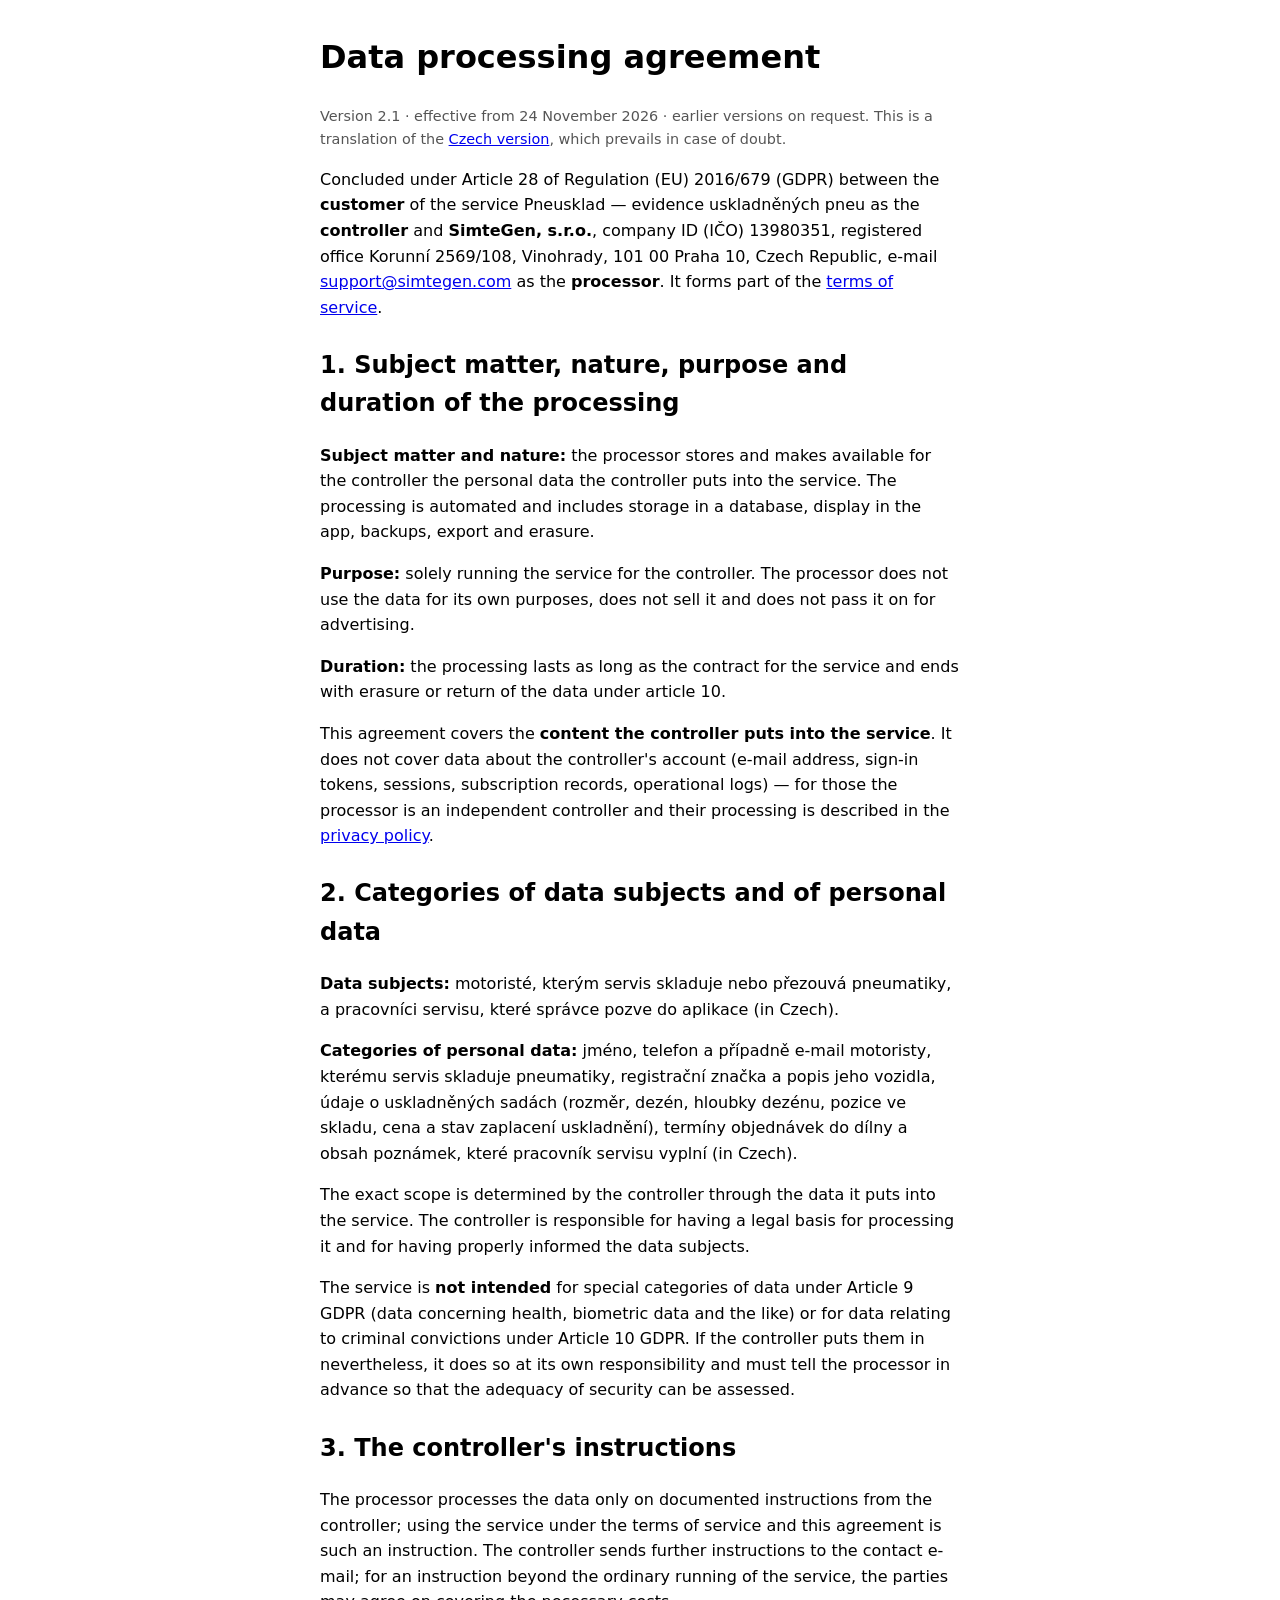
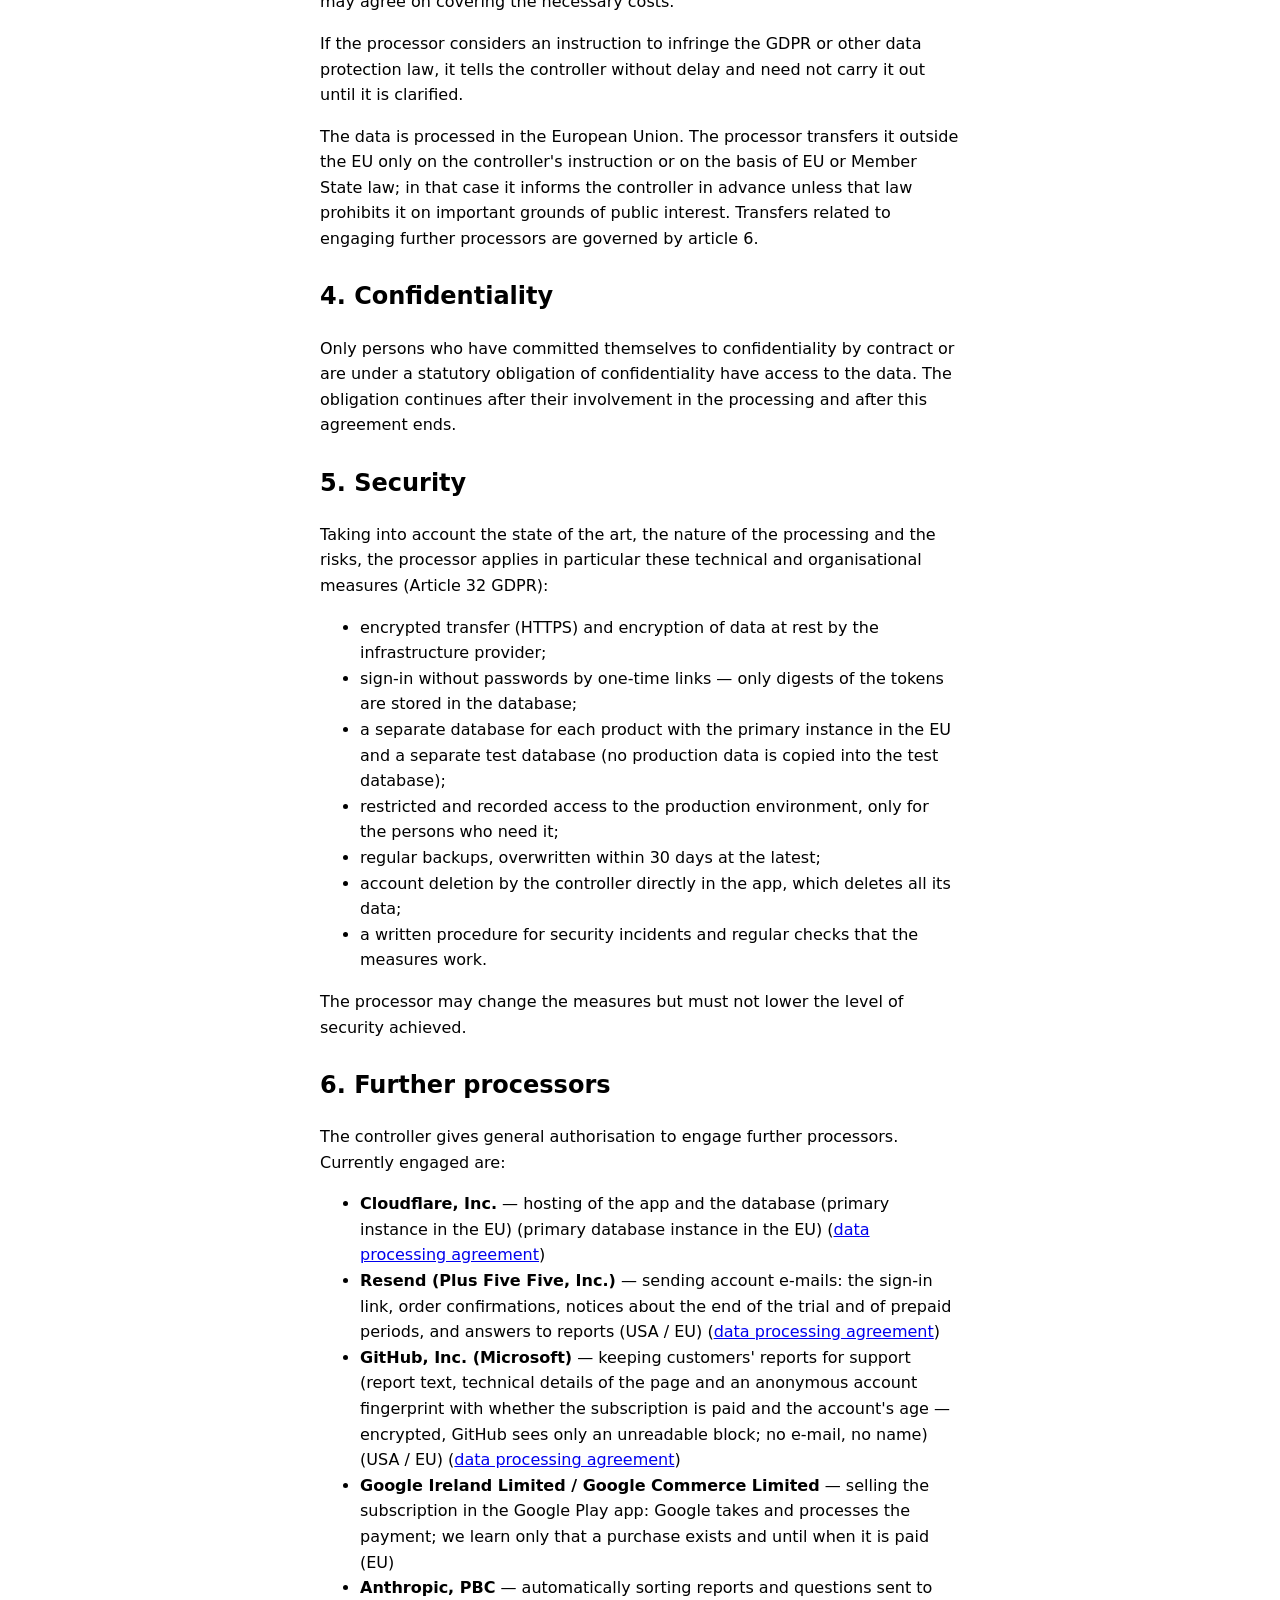
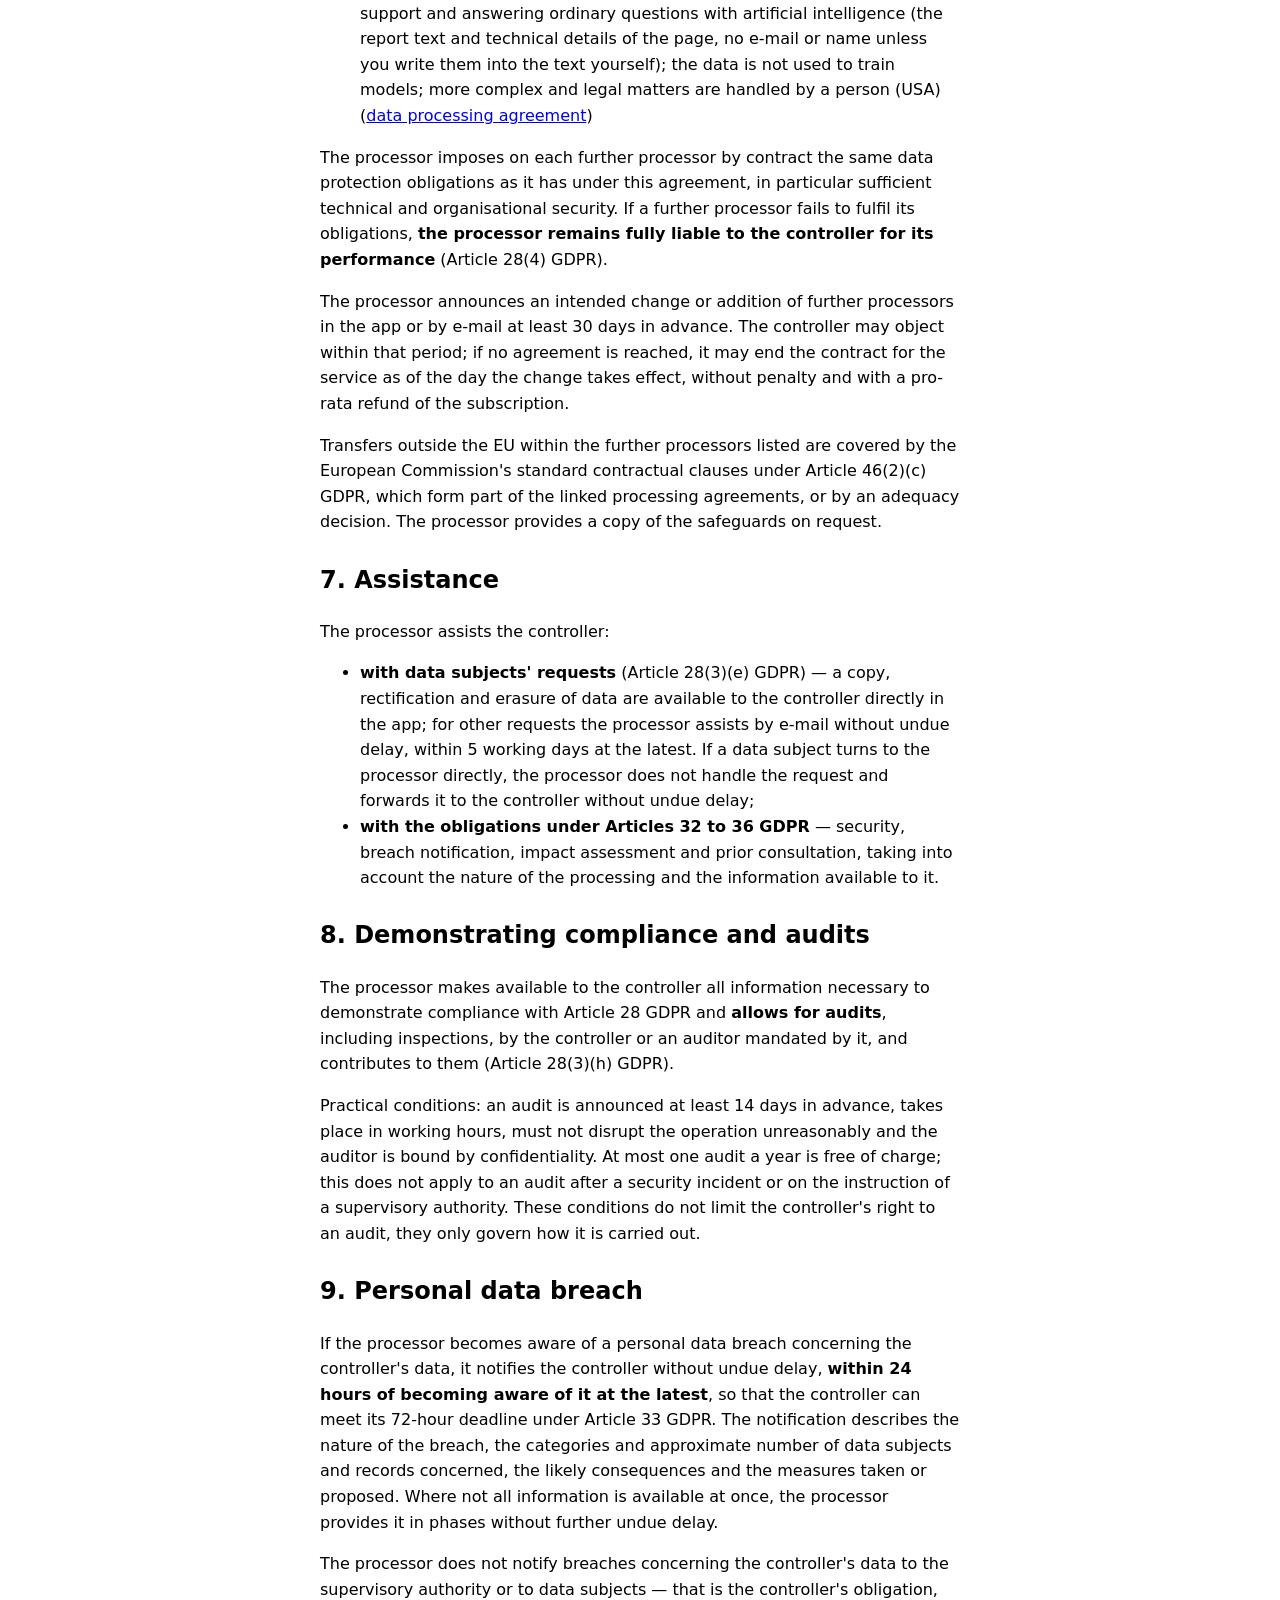
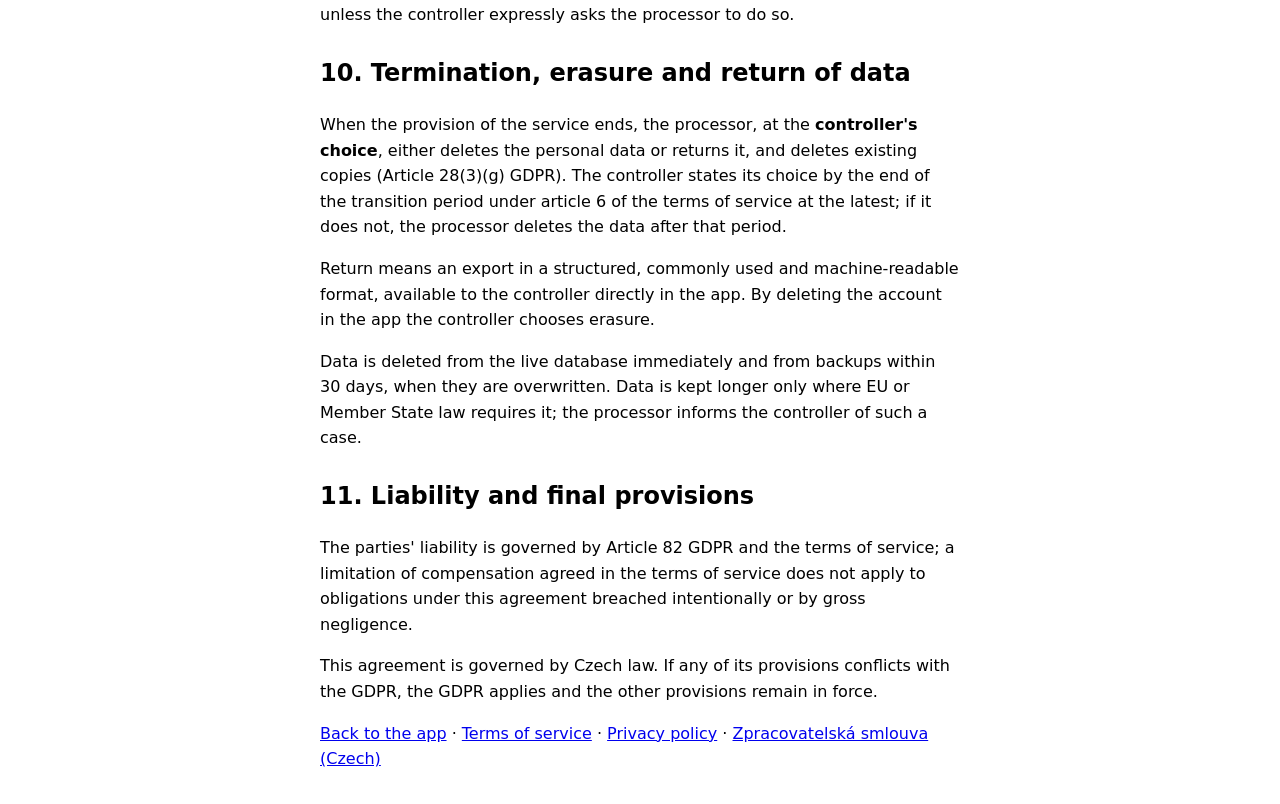
==== web/data-processing-agreement.html @ c3309f0c "šablona: obnovená infrastruktura" ====
<!doctype html>
<!-- GENEROVANÝ SOUBOR — neupravuj ručně. Zdroj: data-manifest.json, generátor: vykresli_zasady.py. -->
<html lang="en">
<head>
  <meta charset="utf-8">
  <meta name="viewport" content="width=device-width, initial-scale=1">
  <title>Data processing agreement — Pneusklad — evidence uskladněných pneu</title>
  <style>
    body { font-family: system-ui, sans-serif; max-width: 40rem; margin: 2rem auto; padding: 0 1rem; line-height: 1.6; }
    table { border-collapse: collapse; width: 100%; }
    th, td { text-align: left; padding: 0.4rem 0.6rem; border-bottom: 1px solid #ccc; vertical-align: top; }
    h2 { margin-top: 1.6rem; }
    .doplnit { background: #ffe8e8; border-bottom: 2px solid #c00; padding: 0 0.2rem; font-weight: 600; }
    .meta { font-size: 0.9rem; color: #555; }
    .spotrebitel { border-left: 3px solid #2b6cb0; background: #eef5fb; padding: 0.6rem 0.9rem; }
    .formular { border: 1px solid #999; padding: 1rem 1.2rem; }
  </style>
</head>
<body>
  <h1>Data processing agreement</h1>
  <p class="meta">Version 2.1 · effective from 24 November 2026 · earlier versions on request. This is a translation of the <a href="zpracovatelska-smlouva.html">Czech version</a>, which prevails in case of doubt.</p>

  <p>Concluded under Article 28 of Regulation (EU) 2016/679 (GDPR) between the <strong>customer</strong> of
  the service Pneusklad — evidence uskladněných pneu as the <strong>controller</strong> and <strong>SimteGen, s.r.o.</strong>, company ID (IČO) 13980351, registered office Korunní 2569/108, Vinohrady, 101 00 Praha 10, Czech Republic, e-mail <a href="mailto:support@simtegen.com">support@simtegen.com</a>
  as the <strong>processor</strong>. It forms part of the <a href="terms.html">terms of service</a>.</p>

  <h2>1. Subject matter, nature, purpose and duration of the processing</h2>
  <p><strong>Subject matter and nature:</strong> the processor stores and makes available for the controller
  the personal data the controller puts into the service. The processing is automated and includes storage
  in a database, display in the app, backups, export and erasure.</p>
  <p><strong>Purpose:</strong> solely running the service for the controller. The processor does not use the
  data for its own purposes, does not sell it and does not pass it on for advertising.</p>
  <p><strong>Duration:</strong> the processing lasts as long as the contract for the service and ends with
  erasure or return of the data under article 10.</p>
  <p>This agreement covers the <strong>content the controller puts into the service</strong>. It does not
  cover data about the controller's account (e-mail address, sign-in tokens, sessions, subscription records,
  operational logs) — for those the processor is an independent controller and their processing is described
  in the <a href="privacy.html">privacy policy</a>.</p>

  <h2>2. Categories of data subjects and of personal data</h2>
  <p><strong>Data subjects:</strong> motoristé, kterým servis skladuje nebo přezouvá pneumatiky, a pracovníci servisu, které správce pozve do aplikace (in Czech).</p>
  <p><strong>Categories of personal data:</strong> jméno, telefon a případně e-mail motoristy, kterému servis skladuje pneumatiky, registrační značka a popis jeho vozidla, údaje o uskladněných sadách (rozměr, dezén, hloubky dezénu, pozice ve skladu, cena a stav zaplacení uskladnění), termíny objednávek do dílny a obsah poznámek, které pracovník servisu vyplní (in Czech).</p>
  <p>The exact scope is determined by the controller through the data it puts into the service. The
  controller is responsible for having a legal basis for processing it and for having properly informed the
  data subjects.</p>
  <p>The service is <strong>not intended</strong> for special categories of data under Article 9 GDPR (data
  concerning health, biometric data and the like) or for data relating to criminal convictions under
  Article 10 GDPR. If the controller puts them in nevertheless, it does so at its own responsibility and
  must tell the processor in advance so that the adequacy of security can be assessed.</p>

  <h2>3. The controller's instructions</h2>
  <p>The processor processes the data only on documented instructions from the controller; using the service
  under the terms of service and this agreement is such an instruction. The controller sends further
  instructions to the contact e-mail; for an instruction beyond the ordinary running of the service, the
  parties may agree on covering the necessary costs.</p>
  <p>If the processor considers an instruction to infringe the GDPR or other data protection law, it tells the
  controller without delay and need not carry it out until it is clarified.</p>
  <p>The data is processed in the European Union. The processor transfers it outside the EU only on the
  controller's instruction or on the basis of EU or Member State law; in that case it informs the controller
  in advance unless that law prohibits it on important grounds of public interest. Transfers related to
  engaging further processors are governed by article 6.</p>

  <h2>4. Confidentiality</h2>
  <p>Only persons who have committed themselves to confidentiality by contract or are under a statutory
  obligation of confidentiality have access to the data. The obligation continues after their involvement
  in the processing and after this agreement ends.</p>

  <h2>5. Security</h2>
  <p>Taking into account the state of the art, the nature of the processing and the risks, the processor
  applies in particular these technical and organisational measures (Article 32 GDPR):</p>
  <ul>
    <li>encrypted transfer (HTTPS) and encryption of data at rest by the infrastructure provider;</li>
    <li>sign-in without passwords by one-time links — only digests of the tokens are stored in the
    database;</li>
    <li>a separate database for each product with the primary instance in the EU and a separate test database
    (no production data is copied into the test database);</li>
    <li>restricted and recorded access to the production environment, only for the persons who need it;</li>
    <li>regular backups, overwritten within 30 days at the latest;</li>
    <li>account deletion by the controller directly in the app, which deletes all its data;</li>
    <li>a written procedure for security incidents and regular checks that the measures work.</li>
  </ul>
  <p>The processor may change the measures but must not lower the level of security achieved.</p>

  <h2>6. Further processors</h2>
  <p>The controller gives general authorisation to engage further processors. Currently engaged are:</p>
  <ul>
    <li><strong>Cloudflare, Inc.</strong> — hosting of the app and the database (primary instance in the EU) (primary database instance in the EU) (<a href="https://www.cloudflare.com/cloudflare-customer-dpa/">data processing agreement</a>)</li>
    <li><strong>Resend (Plus Five Five, Inc.)</strong> — sending account e-mails: the sign-in link, order confirmations, notices about the end of the trial and of prepaid periods, and answers to reports (USA / EU) (<a href="https://resend.com/legal/dpa">data processing agreement</a>)</li>
    <li><strong>GitHub, Inc. (Microsoft)</strong> — keeping customers' reports for support (report text, technical details of the page and an anonymous account fingerprint with whether the subscription is paid and the account's age — encrypted, GitHub sees only an unreadable block; no e-mail, no name) (USA / EU) (<a href="https://github.com/customer-terms/github-data-protection-agreement">data processing agreement</a>)</li>
    <li><strong>Google Ireland Limited / Google Commerce Limited</strong> — selling the subscription in the Google Play app: Google takes and processes the payment; we learn only that a purchase exists and until when it is paid (EU)</li>
    <li><strong>Anthropic, PBC</strong> — automatically sorting reports and questions sent to support and answering ordinary questions with artificial intelligence (the report text and technical details of the page, no e-mail or name unless you write them into the text yourself); the data is not used to train models; more complex and legal matters are handled by a person (USA) (<a href="https://www.anthropic.com/legal/data-processing-addendum">data processing agreement</a>)</li>
  </ul>
  <p>The processor imposes on each further processor by contract the same data protection obligations as it
  has under this agreement, in particular sufficient technical and organisational security. If a further
  processor fails to fulfil its obligations, <strong>the processor remains fully liable to the controller
  for its performance</strong> (Article 28(4) GDPR).</p>
  <p>The processor announces an intended change or addition of further processors in the app or by e-mail at
  least 30 days in advance. The controller may object within that period; if no agreement is reached, it may
  end the contract for the service as of the day the change takes effect, without penalty and with a pro-rata
  refund of the subscription.</p>
  <p>Transfers outside the EU within the further processors listed are covered by the European Commission's
  standard contractual clauses under Article 46(2)(c) GDPR, which form part of the linked processing
  agreements, or by an adequacy decision. The processor provides a copy of the safeguards on request.</p>

  <h2>7. Assistance</h2>
  <p>The processor assists the controller:</p>
  <ul>
    <li><strong>with data subjects' requests</strong> (Article 28(3)(e) GDPR) — a copy, rectification and
    erasure of data are available to the controller directly in the app; for other requests the processor
    assists by e-mail without undue delay, within 5 working days at the latest. If a data subject turns to the
    processor directly, the processor does not handle the request and forwards it to the controller without
    undue delay;</li>
    <li><strong>with the obligations under Articles 32 to 36 GDPR</strong> — security, breach notification,
    impact assessment and prior consultation, taking into account the nature of the processing and the
    information available to it.</li>
  </ul>

  <h2>8. Demonstrating compliance and audits</h2>
  <p>The processor makes available to the controller all information necessary to demonstrate compliance with
  Article 28 GDPR and <strong>allows for audits</strong>, including inspections, by the controller or an
  auditor mandated by it, and contributes to them (Article 28(3)(h) GDPR).</p>
  <p>Practical conditions: an audit is announced at least 14 days in advance, takes place in working hours,
  must not disrupt the operation unreasonably and the auditor is bound by confidentiality. At most one audit
  a year is free of charge; this does not apply to an audit after a security incident or on the instruction of
  a supervisory authority. These conditions do not limit the controller's right to an audit, they only
  govern how it is carried out.</p>

  <h2>9. Personal data breach</h2>
  <p>If the processor becomes aware of a personal data breach concerning the controller's data, it notifies
  the controller without undue delay, <strong>within 24 hours of becoming aware of it at the latest</strong>,
  so that the controller can meet its 72-hour deadline under Article 33 GDPR. The notification describes the
  nature of the breach, the categories and approximate number of data subjects and records concerned, the
  likely consequences and the measures taken or proposed. Where not all information is available at once,
  the processor provides it in phases without further undue delay.</p>
  <p>The processor does not notify breaches concerning the controller's data to the supervisory authority or
  to data subjects — that is the controller's obligation, unless the controller expressly asks the processor
  to do so.</p>

  <h2>10. Termination, erasure and return of data</h2>
  <p>When the provision of the service ends, the processor, at the <strong>controller's choice</strong>,
  either deletes the personal data or returns it, and deletes existing copies (Article 28(3)(g) GDPR). The
  controller states its choice by the end of the transition period under article 6 of the terms of service at
  the latest; if it does not, the processor deletes the data after that period.</p>
  <p>Return means an export in a structured, commonly used and machine-readable format, available to the
  controller directly in the app. By deleting the account in the app the controller chooses erasure.</p>
  <p>Data is deleted from the live database immediately and from backups within 30 days, when they are
  overwritten. Data is kept longer only where EU or Member State law requires it; the processor informs the
  controller of such a case.</p>

  <h2>11. Liability and final provisions</h2>
  <p>The parties' liability is governed by Article 82 GDPR and the terms of service; a limitation of
  compensation agreed in the terms of service does not apply to obligations under this agreement breached
  intentionally or by gross negligence.</p>
  <p>This agreement is governed by Czech law. If any of its provisions conflicts with the GDPR, the GDPR
  applies and the other provisions remain in force.</p>

  <p><a href="index.html">Back to the app</a> ·
  <a href="terms.html">Terms of service</a> ·
  <a href="privacy.html">Privacy policy</a> ·
  <a href="zpracovatelska-smlouva.html">Zpracovatelská smlouva (Czech)</a></p>
</body>
</html>
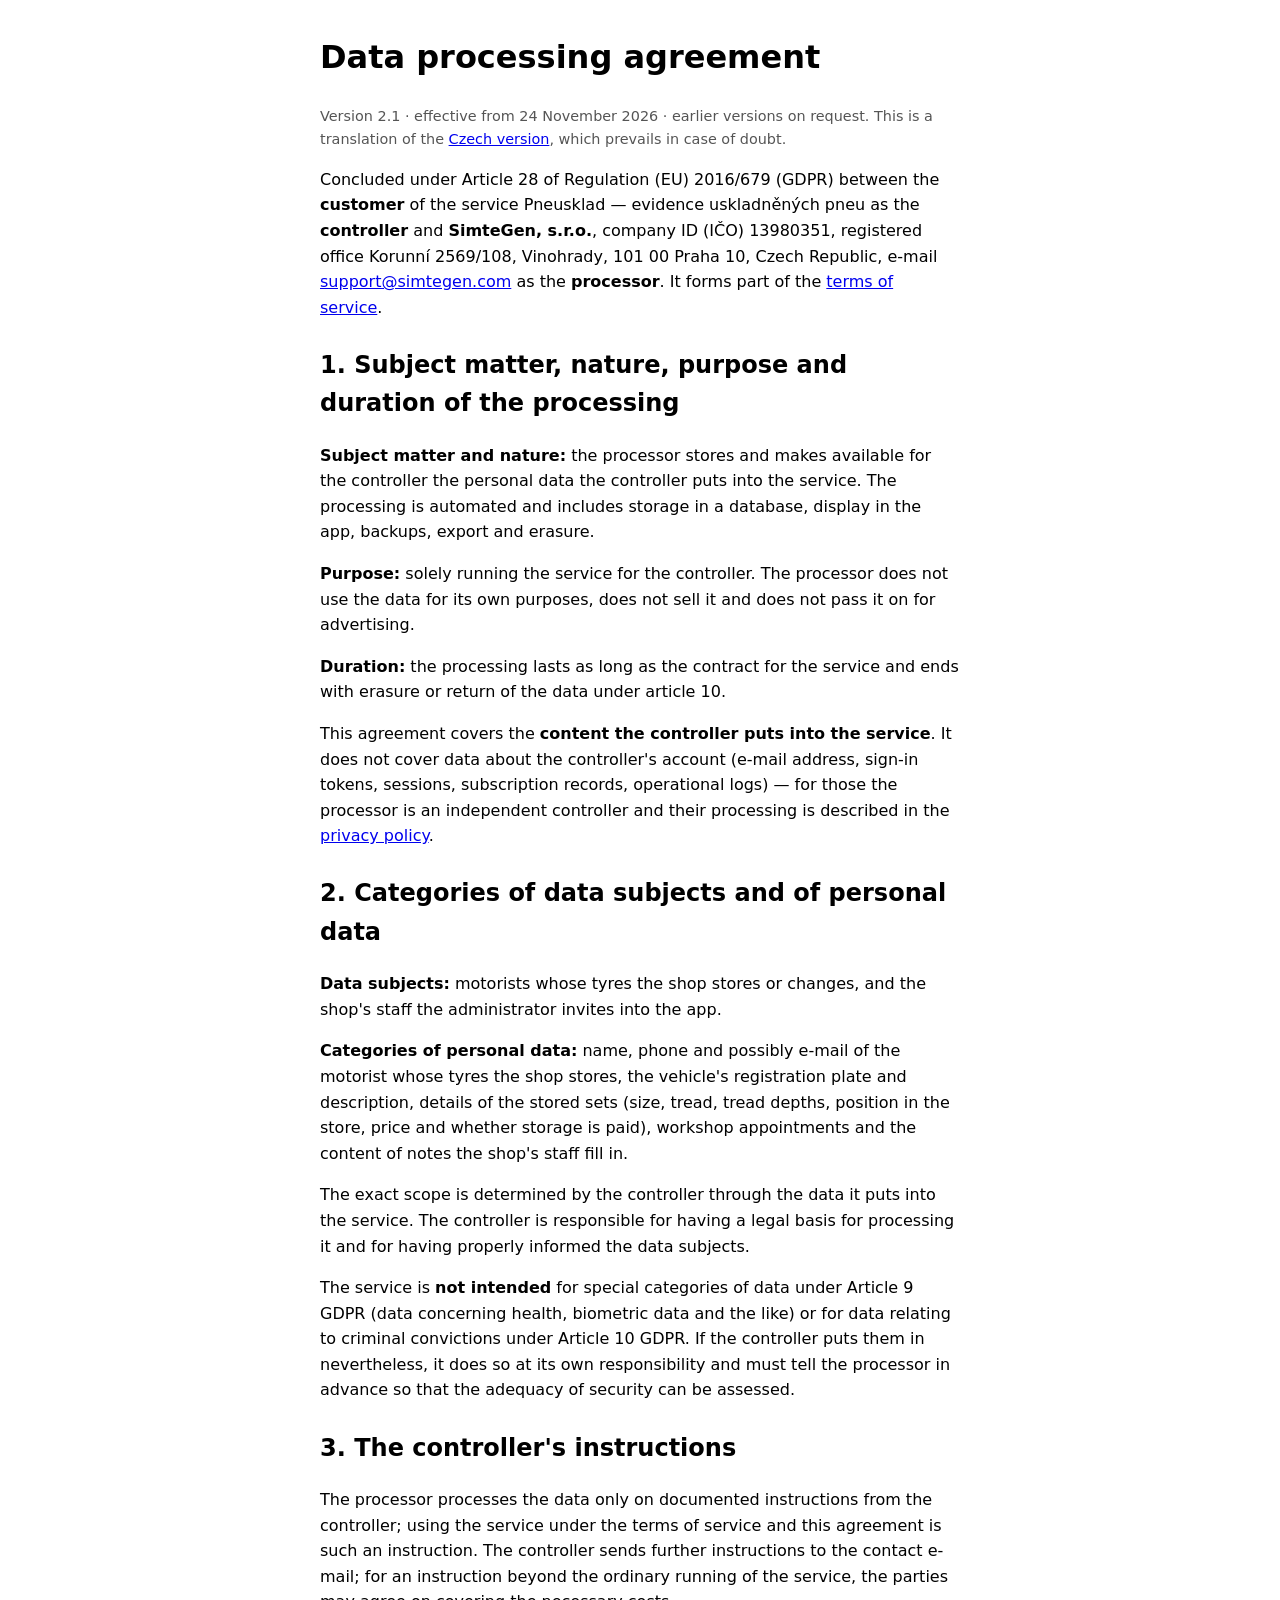
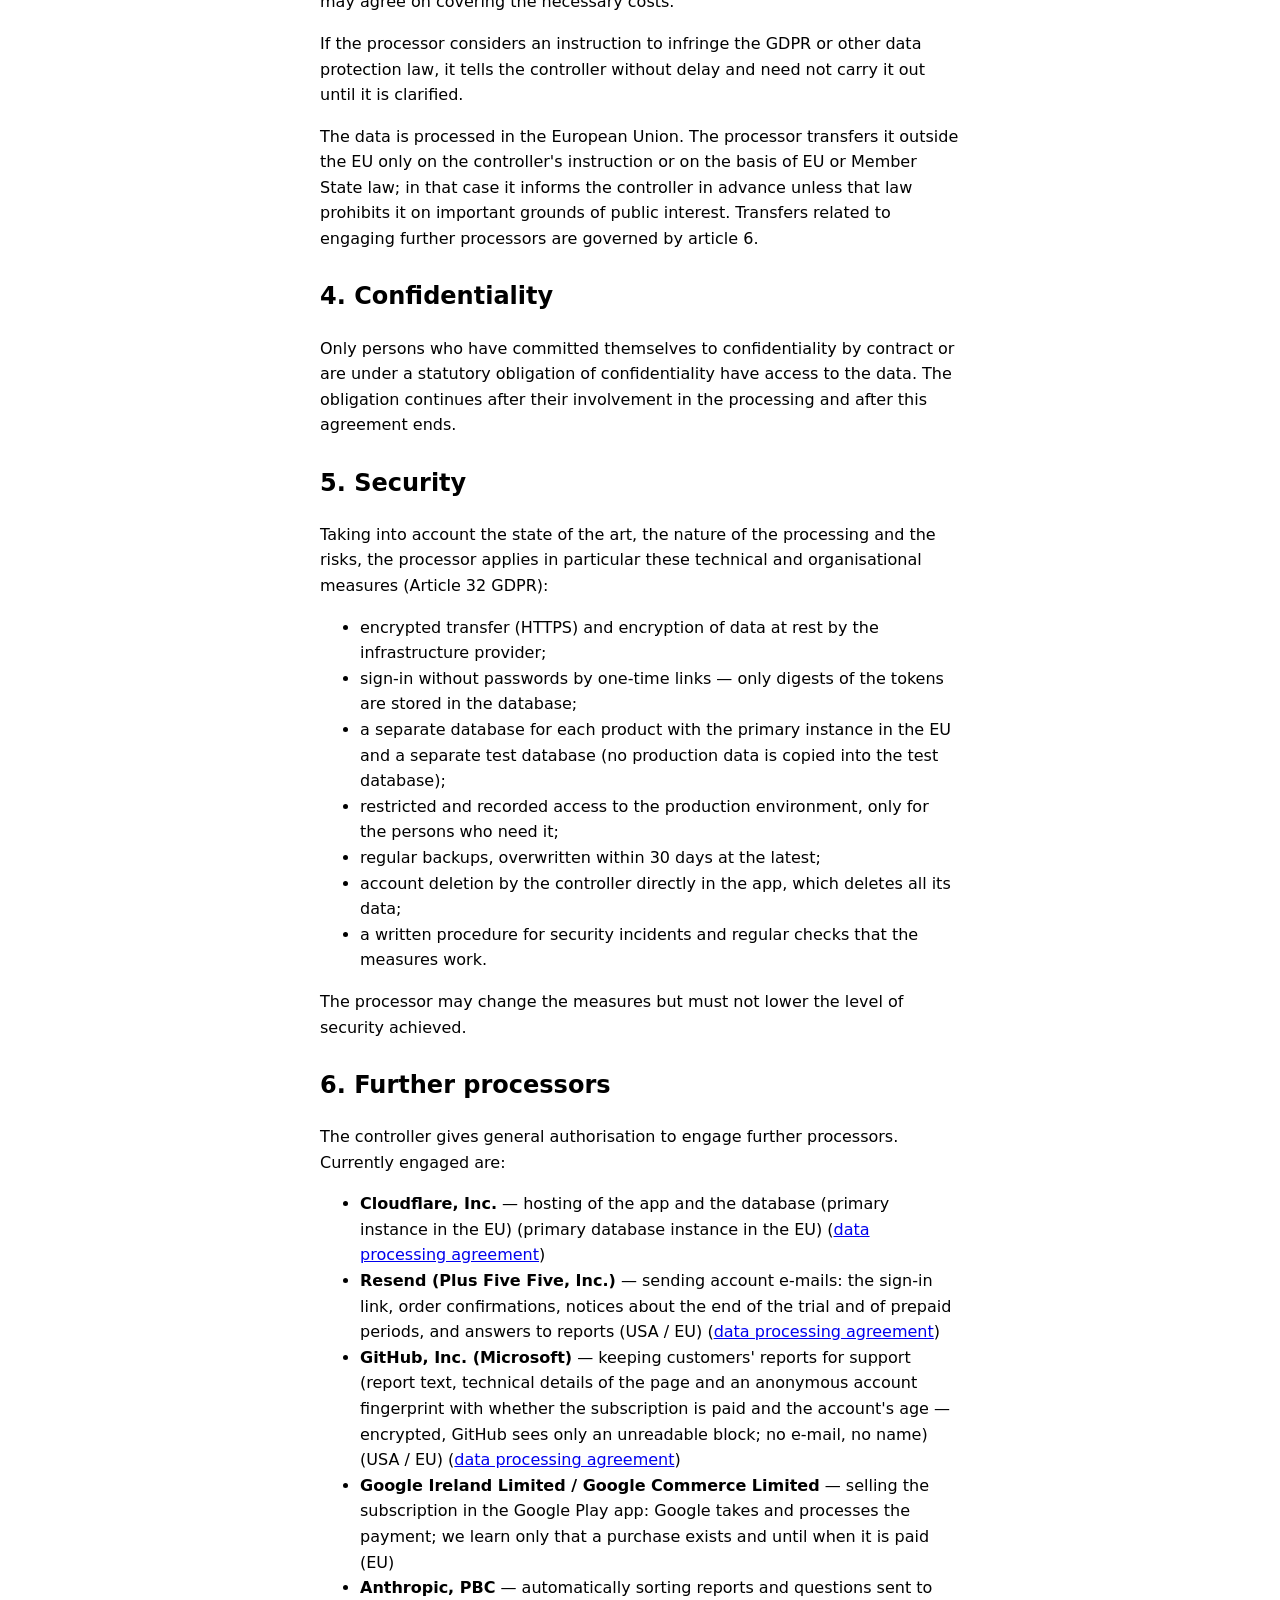
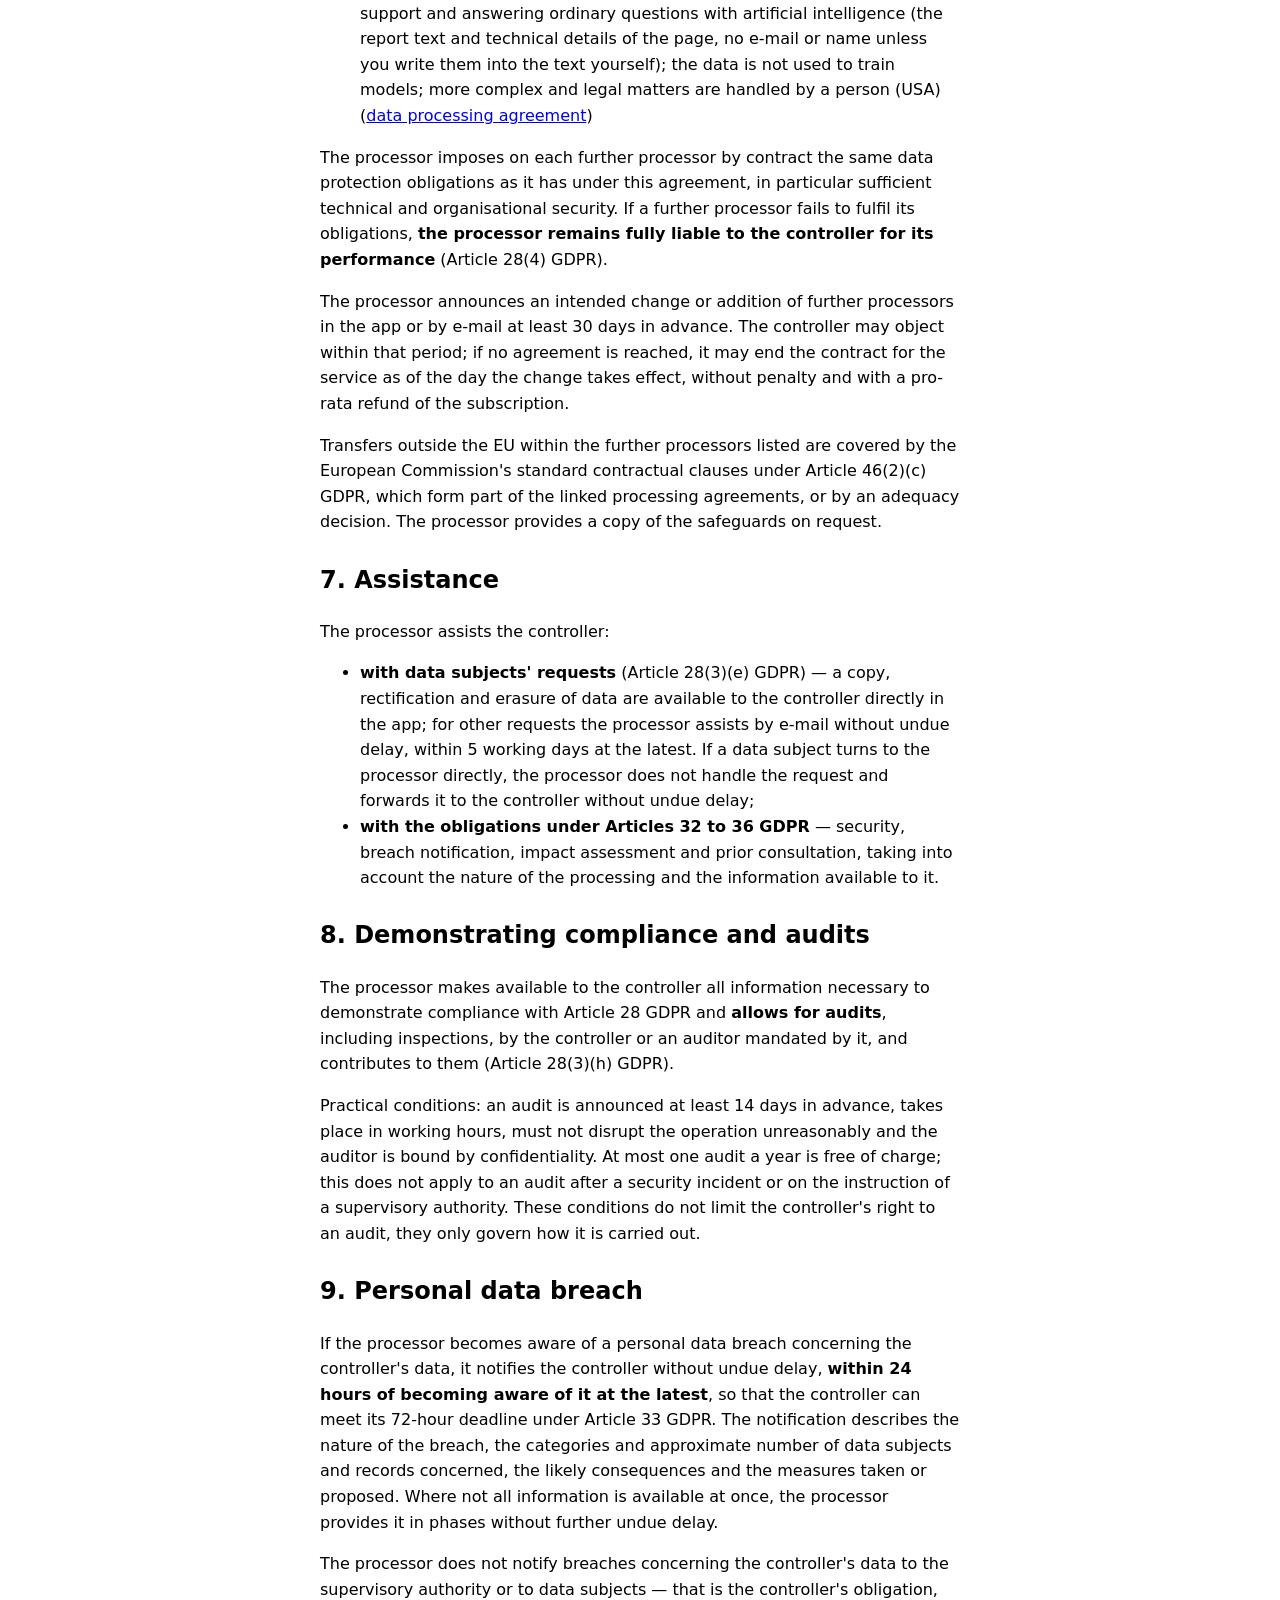
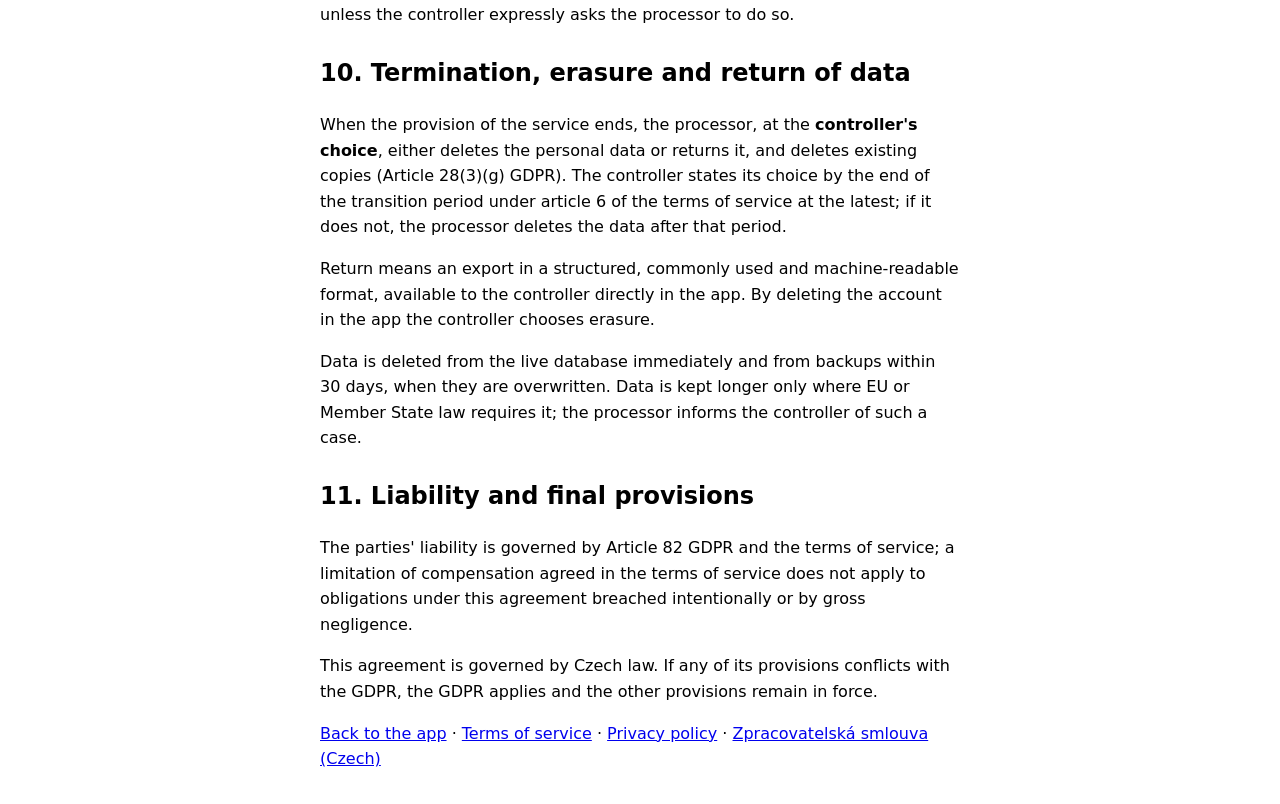
==== commit e3a4f999: "Pravni texty: data klientu jako zpracovatel, anglicke popisy Co-Authored-By: Claude Opus 5.5 <norepl" ====
--- a/web/data-processing-agreement.html
+++ b/web/data-processing-agreement.html
@@ -38,8 +38,8 @@
   in the <a href="privacy.html">privacy policy</a>.</p>
 
   <h2>2. Categories of data subjects and of personal data</h2>
-  <p><strong>Data subjects:</strong> motoristé, kterým servis skladuje nebo přezouvá pneumatiky, a pracovníci servisu, které správce pozve do aplikace (in Czech).</p>
-  <p><strong>Categories of personal data:</strong> jméno, telefon a případně e-mail motoristy, kterému servis skladuje pneumatiky, registrační značka a popis jeho vozidla, údaje o uskladněných sadách (rozměr, dezén, hloubky dezénu, pozice ve skladu, cena a stav zaplacení uskladnění), termíny objednávek do dílny a obsah poznámek, které pracovník servisu vyplní (in Czech).</p>
+  <p><strong>Data subjects:</strong> motorists whose tyres the shop stores or changes, and the shop's staff the administrator invites into the app.</p>
+  <p><strong>Categories of personal data:</strong> name, phone and possibly e-mail of the motorist whose tyres the shop stores, the vehicle's registration plate and description, details of the stored sets (size, tread, tread depths, position in the store, price and whether storage is paid), workshop appointments and the content of notes the shop's staff fill in.</p>
   <p>The exact scope is determined by the controller through the data it puts into the service. The
   controller is responsible for having a legal basis for processing it and for having properly informed the
   data subjects.</p>
